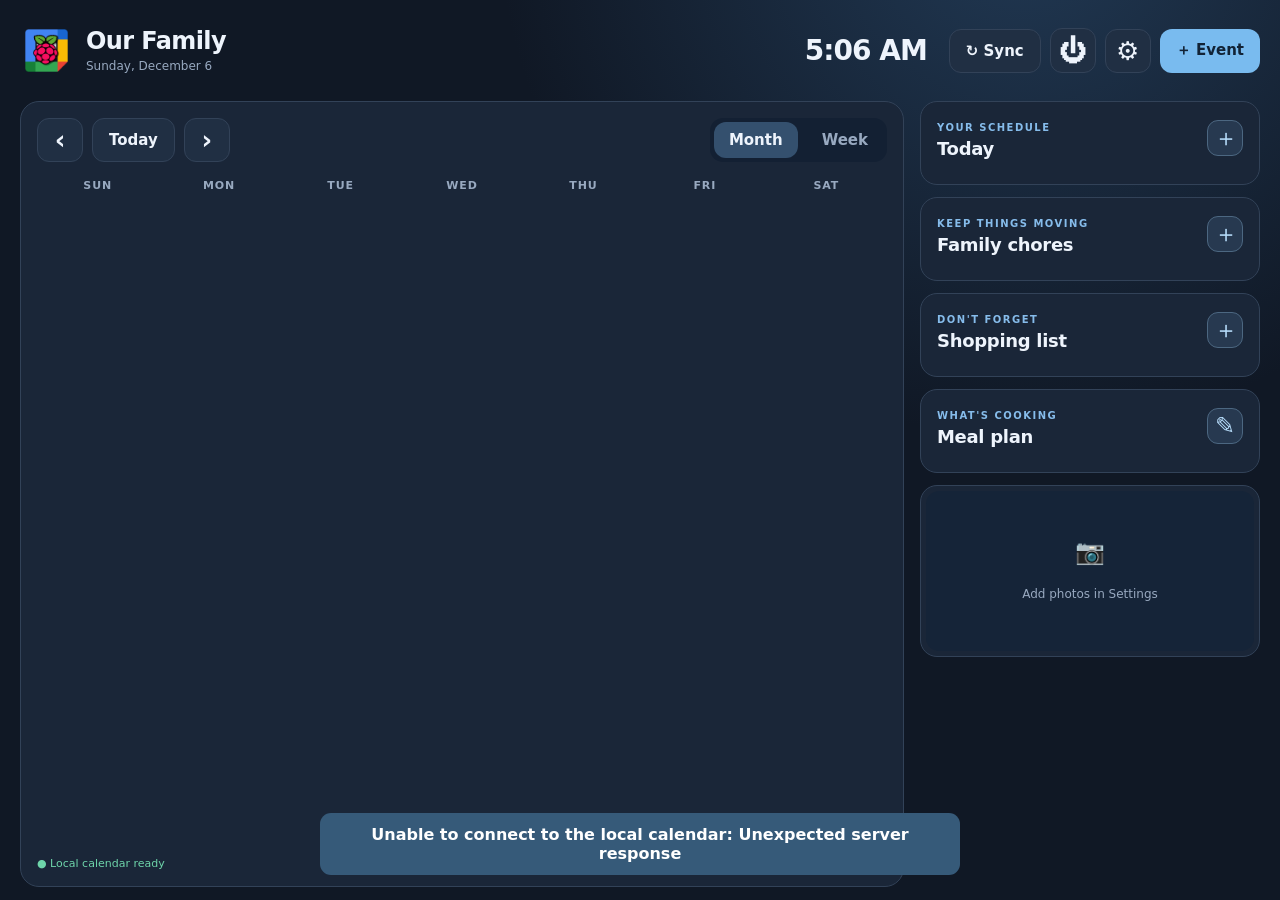
==== static/index.html @ fec0eb2d "v0.5.1: add post-startup Cage cursor-plane guard" ====
<!doctype html>
<html lang="en">
<head>
  <meta charset="utf-8">
  <meta name="viewport" content="width=device-width,initial-scale=1,viewport-fit=cover">
  <meta name="theme-color" content="#0d1727">
  <title>PiCalendar</title>
  <link rel="icon" type="image/png" href="/static/logo.png">
  <link rel="stylesheet" href="/static/style.css?v=0.5.1">
  <script defer src="/static/app.js?v=0.5.1"></script>
  <link rel="stylesheet" href="/static/touch-gestures.css?v=1.2.1">
  <script defer src="/static/touch-gestures.js?v=1.2.1"></script>
</head>
<body>
  <div id="app">
    <header class="topbar">
      <div class="logo"><div class="logo-square"><img src="/static/logo.png" alt="PiCalendar" draggable="false"></div><div><h1 id="family-name">Our Family</h1><span class="subtitle" id="date-long">Family dashboard</span></div></div>
      <div class="header-info"><div id="weather" class="weather"></div><div class="clock" id="clock"></div></div>
      <div class="header-actions">
        <button class="btn btn-secondary" id="sync-button" title="Sync Google Calendar">↻ <span class="wide-text">Sync</span></button>
        <button class="btn btn-secondary icon-btn" id="sleep-button" title="Put screen to sleep" aria-label="Sleep screen">⏻</button>
        <button class="btn btn-secondary icon-btn" id="settings-button" title="Settings" aria-label="Settings">⚙</button>
        <button class="btn btn-primary" id="add-event-button">＋ Event</button>
      </div>
    </header>
    <main class="dashboard">
      <section class="calendar-panel">
        <div class="calendar-toolbar">
          <div class="month-controls"><button class="icon-btn btn btn-secondary" id="prev" aria-label="Previous">‹</button><button class="btn btn-secondary" id="today">Today</button><button class="icon-btn btn btn-secondary" id="next" aria-label="Next">›</button><h2 id="month-title"></h2></div>
          <div class="view-controls"><button class="btn view-btn active" id="view-month">Month</button><button class="btn view-btn" id="view-week">Week</button></div>
        </div>
        <div class="weekdays"><div>Sun</div><div>Mon</div><div>Tue</div><div>Wed</div><div>Thu</div><div>Fri</div><div>Sat</div></div>
        <div id="calendar-viewport" class="calendar-viewport"><div class="calendar-grid" id="calendar-grid"></div></div>
        <div class="calendar-bottom"><span id="sync-status" class="sync-status">● Local calendar ready</span><span>Tap a day for details • Tap an event to edit</span></div>
      </section>
      <aside class="sidebar">
        <section class="side-card agenda-card">
          <div class="section-title"><div><span class="eyebrow">YOUR SCHEDULE</span><h3 id="selected-date-title">Today</h3></div><button class="small-action" id="add-day-event" title="Add event">＋</button></div>
          <div id="agenda-list" class="agenda-list"></div>
        </section>
        <section class="side-card chore-card">
          <div class="section-title"><div><span class="eyebrow">KEEP THINGS MOVING</span><h3>Family chores</h3></div><button class="small-action" id="add-chore" title="Add chore">＋</button></div>
          <div id="chore-list" class="task-list"></div>
        </section>
        <section class="side-card shopping-card">
          <div class="section-title"><div><span class="eyebrow">DON'T FORGET</span><h3>Shopping list</h3></div><button class="small-action" id="add-grocery" title="Add item">＋</button></div>
          <div id="shopping-list" class="task-list"></div>
        </section>
        <section class="side-card meals-card">
          <div class="section-title"><div><span class="eyebrow">WHAT'S COOKING</span><h3>Meal plan</h3></div><button class="small-action" id="edit-meal" title="Edit meal">✎</button></div>
          <div id="meal-list"></div>
        </section>
        <section class="side-card photo-card"><div class="photo-container" id="photo-container"><div class="photo-empty">📷<br><small>Add photos in Settings</small></div></div></section>
      </aside>
    </main>
  </div>
  <dialog id="event-dialog" class="dialog"><form id="event-form" class="dialog-form">
    <div class="dialog-head"><h2 id="event-dialog-title">New event</h2><button type="button" class="close-btn" data-close="event-dialog" aria-label="Close">×</button></div>
    <label>Event name<input id="event-title" type="text" maxlength="200" placeholder="What's happening?" required></label>
    <label>Calendar<select id="event-calendar"></select></label>
    <label class="checkline"><input type="checkbox" id="event-all-day"> All-day event</label>
    <div class="form-two"><label>Starts<input id="event-start-date" type="date" required></label><label class="time-input" id="start-time-label">Time<input id="event-start-time" type="time" value="09:00"></label></div>
    <div class="form-two"><label>Ends<input id="event-end-date" type="date" required></label><label class="time-input" id="end-time-label">Time<input id="event-end-time" type="time" value="10:00"></label></div>
    <label>Notes (optional)<textarea id="event-description" rows="2" placeholder="Details, address, reminders..."></textarea></label>
    <div class="dialog-actions"><button type="button" id="delete-event" class="btn btn-danger hidden">Delete</button><div class="spacer"></div><button type="button" data-close="event-dialog" class="btn btn-secondary">Cancel</button><button type="submit" class="btn btn-primary">Save event</button></div>
  </form></dialog>
  <dialog id="chore-dialog" class="dialog"><form id="chore-form" class="dialog-form">
    <div class="dialog-head"><h2>Add chore</h2><button type="button" class="close-btn" data-close="chore-dialog">×</button></div>
    <label>Chore<input id="chore-title" placeholder="Take out the trash" maxlength="150" required></label>
    <label>Person (optional)<input id="chore-assignee" placeholder="Who is responsible?" maxlength="60"></label>
    <label>Repeat<select id="chore-repeat"><option value="once">One time</option><option value="daily">Every day</option><option value="weekly">Every week</option></select></label>
    <div class="dialog-actions"><div class="spacer"></div><button type="button" data-close="chore-dialog" class="btn btn-secondary">Cancel</button><button type="submit" class="btn btn-primary">Add chore</button></div>
  </form></dialog>
  <dialog id="grocery-dialog" class="dialog"><form id="grocery-form" class="dialog-form">
    <div class="dialog-head"><h2>Add shopping item</h2><button type="button" class="close-btn" data-close="grocery-dialog">×</button></div>
    <label>Item<input id="grocery-title" placeholder="Milk, eggs, ..." maxlength="150" required></label>
    <div class="dialog-actions"><div class="spacer"></div><button type="button" data-close="grocery-dialog" class="btn btn-secondary">Cancel</button><button type="submit" class="btn btn-primary">Add item</button></div>
  </form></dialog>
  <dialog id="meal-dialog" class="dialog"><form id="meal-form" class="dialog-form">
    <div class="dialog-head"><h2>Plan a meal</h2><button type="button" class="close-btn" data-close="meal-dialog">×</button></div>
    <label>Day<input id="meal-date" type="date" required></label>
    <label>Meal<textarea id="meal-name" rows="2" maxlength="200" placeholder="Tacos, roast chicken, leftovers..."></textarea></label>
    <p class="hint">Clear the name to remove a meal.</p>
    <div class="dialog-actions"><div class="spacer"></div><button type="button" data-close="meal-dialog" class="btn btn-secondary">Cancel</button><button type="submit" class="btn btn-primary">Save meal</button></div>
  </form></dialog>
  <dialog id="settings-dialog" class="dialog settings-dialog"><form id="settings-form" class="dialog-form">
    <div class="dialog-head"><h2>⚙ Dashboard settings</h2><button type="button" class="close-btn" data-close="settings-dialog">×</button></div>
    <label>Display name<input id="settings-family" maxlength="70" required></label>
    <h3>Google Calendar</h3>
    <div id="google-connection" class="information-box"></div>
    <div id="calendar-settings" class="calendar-settings"></div>
    <h3>Local weather (optional)</h3>
    <label>Location name<input id="weather-location" placeholder="St. Cloud, MN" maxlength="100"></label>
    <div class="form-two"><label>Latitude<input id="weather-latitude" placeholder="45.56" type="number" step="any" min="-90" max="90"></label><label>Longitude<input id="weather-longitude" placeholder="-94.16" type="number" step="any" min="-180" max="180"></label></div>
    <p class="hint">Weather uses Open-Meteo without an API key. Leave coordinates blank to hide.</p>
    <h3>Family photos</h3>
    <label class="upload-zone">＋ Upload photos<input id="photo-upload" type="file" accept="image/jpeg,image/png,image/webp,image/gif" multiple hidden></label>
    <div id="photo-settings" class="photo-settings"></div>
    <div class="dialog-actions"><div class="spacer"></div><button type="button" data-close="settings-dialog" class="btn btn-secondary">Close</button><button type="submit" class="btn btn-primary">Save settings</button></div>
  </form></dialog>
  <!-- A full-screen touch target stays alive so double taps can wake the display. -->
  <div id="sleep-overlay" role="button" tabindex="0" aria-label="Display asleep. Double tap to wake."></div>
  <div id="toast" class="toast" role="status"></div>
</body>
</html>
---- static/style.css ----
:root{--bg:#101825;--panel:#1a2638;--panel2:#202f43;--panel3:#273950;--line:#324258;--text:#eef4fc;--muted:#98a9c0;--accent:#79bbef;--accent2:#b6dcfa;--green:#6ed5aa;--red:#ff9197;--radius:19px;color-scheme:dark;font-family:Inter,system-ui,-apple-system,BlinkMacSystemFont,"Segoe UI",sans-serif}
*{box-sizing:border-box}html,body{margin:0;width:100%;height:100%;background:var(--bg);color:var(--text)}body{overflow:hidden}button,input,select,textarea{font:inherit}button{cursor:pointer;touch-action:manipulation}button:focus-visible,input:focus-visible,select:focus-visible,textarea:focus-visible{outline:3px solid var(--accent);outline-offset:2px}#app{height:100dvh;display:flex;flex-direction:column;padding:18px 20px 13px;gap:18px;background:radial-gradient(circle at 80% -10%,#213954 0,transparent 37%),var(--bg)}
.topbar{display:flex;align-items:center;gap:22px;min-height:65px}.logo{display:flex;align-items:center;gap:13px;min-width:240px}.logo-square{display:grid;place-items:center;height:53px;width:53px;flex-shrink:0;font-size:27px;background:linear-gradient(135deg,#8bc7f0,#5f94df);border-radius:17px;color:#0f2234}.logo h1{font-size:24px;line-height:1.1;margin:0;font-weight:760;letter-spacing:-.6px}.subtitle{display:block;font-size:12px;color:var(--muted);margin-top:5px}.header-info{margin-left:auto;display:flex;align-items:center;gap:24px}.weather{white-space:nowrap;font-size:16px;color:var(--accent2)}.weather small{display:block;color:var(--muted);font-size:12px}.clock{font-weight:730;font-size:28px;white-space:nowrap;letter-spacing:-1px}.header-actions{display:flex;align-items:center;gap:9px}.btn{border:0;border-radius:12px;padding:11px 16px;min-height:44px;font-size:15px;font-weight:670;color:var(--text)}.btn-secondary{background:var(--panel2);border:1px solid var(--line)}.btn-primary{background:var(--accent);color:#122336}.btn-danger{background:#583036;color:#ffbabe}.icon-btn{width:46px;padding:8px;font-size:26px;line-height:1;display:grid;place-items:center}.btn:active,.small-action:active{transform:scale(.97)}
.dashboard{display:grid;grid-template-columns:minmax(0,1fr) minmax(295px,340px);gap:16px;min-height:0;flex:1}.calendar-panel{background:var(--panel);border-radius:var(--radius);border:1px solid var(--line);padding:16px;display:flex;flex-direction:column;min-width:0;min-height:0}.calendar-toolbar{display:flex;justify-content:space-between;align-items:center;gap:10px;margin-bottom:17px}.month-controls,.view-controls{display:flex;align-items:center;gap:9px}.month-controls h2{font-size:23px;letter-spacing:-.45px;font-weight:750;margin:0 0 0 8px;white-space:nowrap}.view-controls{padding:4px;background:#132033;border-radius:13px}.view-btn{background:none;color:var(--muted);padding:8px 15px;min-height:36px}.view-btn.active{background:#34506e;color:var(--text)}.weekdays{display:grid;grid-template-columns:repeat(7,minmax(0,1fr));color:var(--muted);text-transform:uppercase;letter-spacing:.9px;font-size:11px;font-weight:750;text-align:center;padding-bottom:10px}.calendar-grid{display:grid;grid-template-columns:repeat(7,minmax(0,1fr));grid-auto-rows:minmax(0,1fr);flex:1;gap:5px;min-height:0}.day-cell{min-width:0;min-height:0;padding:8px 5px;background:#1e2c40;border-radius:9px;position:relative;display:flex;flex-direction:column;gap:5px;border:2px solid transparent;overflow:hidden}.day-cell.other{opacity:.37}.day-cell.selected{border-color:#81bbeb;background:#263f58}.day-cell.today .day-number{background:#88bff0;color:#0a2036}.day-number{font-size:13px;font-weight:760;display:grid;place-items:center;width:29px;height:29px;border-radius:50%;flex-shrink:0}.day-head{display:flex;justify-content:space-between;align-items:center;min-height:26px}.day-head .dot{font-size:11px;color:var(--green)}.day-events{display:flex;flex-direction:column;gap:4px;overflow:hidden;min-height:0}.event-pill{background:#476383;border:0;border-left:4px solid #8cc9fb;text-align:left;color:var(--text);font-size:11px;font-weight:650;white-space:nowrap;overflow:hidden;text-overflow:ellipsis;border-radius:5px;min-height:23px;padding:4px 5px;width:100%}.more-events{font-size:11px;color:var(--muted);padding:0 5px}.calendar-bottom{font-size:11px;color:var(--muted);display:flex;justify-content:space-between;gap:10px;margin-top:11px}.sync-status{color:var(--green)}.sync-status.error{color:var(--red)}
.sidebar{display:flex;flex-direction:column;gap:12px;overflow-y:auto;min-width:0;padding-bottom:2px;scrollbar-width:thin}.side-card{background:var(--panel);border:1px solid var(--line);border-radius:17px;padding:14px 16px;flex-shrink:0}.section-title{display:flex;align-items:center;justify-content:space-between;margin-bottom:11px}.eyebrow{font-size:10px;font-weight:780;letter-spacing:1.5px;color:#86bceb}.section-title h3{margin:3px 0 0;font-size:18px;letter-spacing:-.3px}.small-action{background:var(--panel3);border:1px solid #4c6781;border-radius:11px;color:var(--accent2);width:36px;height:36px;font-size:24px;line-height:1}.agenda-list,.task-list{display:flex;flex-direction:column;gap:7px}.agenda-event{display:flex;gap:9px;align-items:stretch;width:100%;border:0;text-align:left;background:var(--panel2);color:var(--text);padding:9px;border-radius:9px}.agenda-stripe{border-left:4px solid var(--accent);border-radius:4px}.agenda-event strong{display:block;font-size:13px}.agenda-event small{display:block;font-size:11px;color:var(--muted);margin-top:3px}.empty-state{color:var(--muted);font-size:12px;padding:9px 0}.task-row{display:flex;align-items:center;gap:8px;min-height:32px}.task-row input{appearance:none;flex-shrink:0;width:22px;height:22px;border:2px solid #6d849d;border-radius:7px;background:#122235;margin:0}.task-row input:checked{border-color:var(--green);background:var(--green)}.task-row input:checked:before{content:'✓';color:#10202f;display:grid;place-items:center;font-weight:800}.task-copy{flex:1;min-width:0;font-size:13px;overflow:hidden;text-overflow:ellipsis;white-space:nowrap}.task-copy.checked{text-decoration:line-through;color:var(--muted)}.task-copy small{font-size:11px;color:var(--muted)}.delete-small{background:none;color:#8192a8;border:0;font-size:18px;padding:5px 7px}.meal-row{display:flex;justify-content:space-between;align-items:center;text-align:left;gap:8px;width:100%;border:0;background:var(--panel2);color:var(--text);border-radius:8px;padding:10px 11px;margin-top:6px;font-size:12px}.meal-row span{color:var(--muted);min-width:45px}.meal-row strong{font-weight:640;text-align:right;overflow:hidden;text-overflow:ellipsis}.photo-card{padding:5px;overflow:hidden}.photo-container{height:160px;display:grid;place-items:center;background:#152438;border-radius:13px;overflow:hidden}.photo-container img{width:100%;height:100%;object-fit:cover}.photo-empty{text-align:center;color:var(--muted);line-height:1.6;font-size:24px}.photo-empty small{font-size:12px}
.dialog{width:min(95vw,520px);max-height:92dvh;background:#1c293b;color:var(--text);border:1px solid #50647c;border-radius:21px;padding:0;box-shadow:0 25px 80px #0009}.dialog::backdrop{background:#080f1bc9;backdrop-filter:blur(4px)}.dialog-form{padding:22px;display:flex;flex-direction:column;gap:15px;max-height:92dvh;overflow-y:auto}.dialog-head{display:flex;justify-content:space-between;align-items:center}.dialog-head h2{margin:0;font-size:22px}.close-btn{background:none;border:0;color:var(--muted);font-size:30px}.dialog label:not(.checkline):not(.upload-zone){display:flex;flex-direction:column;gap:7px;color:#d2dcea;font-size:13px;font-weight:660}.dialog input:not([type=checkbox]):not([type=file]),.dialog textarea,.dialog select{width:100%;background:#111f30;border:1px solid #465b70;color:var(--text);border-radius:11px;min-height:45px;padding:11px;font-size:16px}.dialog textarea{resize:vertical}.form-two{display:grid;grid-template-columns:1fr 1fr;gap:12px}.checkline{display:flex;align-items:center;gap:9px;font-size:15px}.checkline input{width:21px;height:21px;accent-color:#74b8eb}.dialog-actions{display:flex;gap:9px;margin-top:6px;align-items:center}.spacer{flex:1}.hidden{display:none!important}.hint{font-size:12px;color:var(--muted);margin:-4px 0}.settings-dialog{width:min(95vw,590px)}.settings-dialog h3{font-size:16px;margin:7px 0 0}.information-box{background:var(--panel2);border-radius:11px;padding:12px;color:var(--muted);font-size:13px;line-height:1.55}.information-box strong{color:var(--text)}.information-box code{color:var(--accent2);font-size:12px;overflow-wrap:anywhere}.calendar-settings{display:flex;flex-direction:column;gap:7px}.cal-setting{display:flex;align-items:center;gap:9px;font-size:13px}.cal-setting input{width:18px;height:18px;accent-color:#8cc4ef}.cal-dot{width:11px;height:11px;border-radius:50%}.upload-zone{background:var(--panel3);padding:13px 16px;text-align:center;border-radius:11px;border:1px dashed #7293b4;cursor:pointer;font-weight:670;color:var(--accent2)}.photo-settings{display:flex;gap:7px;flex-wrap:wrap}.photo-preview{width:72px;height:60px;position:relative;border-radius:7px;overflow:hidden}.photo-preview img{width:100%;height:100%;object-fit:cover}.photo-preview button{position:absolute;right:0;top:0;border:0;background:#0c1724df;color:white;font-size:16px;width:25px;height:25px}.toast{position:fixed;bottom:25px;left:50%;transform:translateX(-50%) translateY(80px);background:#365a79;color:white;border-radius:11px;padding:12px 20px;font-weight:650;opacity:0;pointer-events:none;transition:.2s;z-index:1000;max-width:85%;text-align:center}.toast.visible{opacity:1;transform:translateX(-50%) translateY(0)}
@media(min-width:1700px){.dashboard{grid-template-columns:minmax(0,1fr) 390px}.sidebar{gap:14px}.side-card{padding:17px}.day-cell{padding:11px 8px}.event-pill{font-size:13px;min-height:26px}}
@media(max-width:1200px){#app{padding:12px;gap:11px}.dashboard{grid-template-columns:minmax(0,1fr) 290px;gap:10px}.header-info{gap:10px}.logo{min-width:200px}.calendar-toolbar{flex-wrap:wrap}.month-controls h2{font-size:18px}.calendar-panel{padding:11px}.day-cell{padding:4px 2px}.event-pill{font-size:10px}}
@media(max-width:800px){body{overflow:auto}#app{height:auto;min-height:100dvh}.topbar{flex-wrap:wrap;gap:9px}.header-info{margin-left:auto}.header-actions{width:100%;justify-content:flex-end}.dashboard{grid-template-columns:1fr}.calendar-panel{min-height:620px}.sidebar{display:grid;grid-template-columns:repeat(2,minmax(0,1fr));overflow:visible}.photo-container{height:180px}.clock{font-size:22px}}
@media(max-width:540px){.topbar .logo h1{font-size:20px}.logo{min-width:0}.logo-square{height:43px;width:43px}.weather{font-size:13px}.calendar-panel{min-height:580px}.month-controls{gap:3px}.month-controls h2{font-size:17px}.calendar-toolbar{gap:8px}.view-controls{margin-left:auto}.day-number{font-size:12px}.event-pill{font-size:9px;padding:3px;min-height:21px}.calendar-bottom span:last-child{display:none}.sidebar{grid-template-columns:1fr}.form-two{grid-template-columns:1fr}.dialog-form{padding:16px}}

/* Touch-friendly display sleep. The black screen is intentionally 100% opaque. */
#sleep-button{font-family:system-ui,sans-serif;font-size:27px}
#sleep-overlay{display:none;position:fixed;inset:0;background:#000;z-index:9999;cursor:default;touch-action:none;-webkit-user-select:none;user-select:none;-webkit-tap-highlight-color:transparent;overscroll-behavior:none}
#sleep-overlay.sleeping{display:block}
body.screen-sleeping #app,body.screen-sleeping #toast{visibility:hidden}

/* 0.3.1 animated month/week transition: viewport prevents panels sliding over sidebar */
.calendar-viewport{position:relative;display:flex;flex:1;min-height:0;overflow:hidden;isolation:isolate}
.calendar-viewport > .calendar-grid{width:100%;height:100%;min-height:0;flex:1;will-change:transform}
.calendar-slide-ghost{position:absolute!important;inset:0;z-index:5;pointer-events:none;flex:none!important;overflow:hidden}
@media(prefers-reduced-motion:reduce){.calendar-viewport > .calendar-grid{will-change:auto}}
/* Setup from the touchscreen: all actions large enough for fingers. */
.google-login-actions{display:flex;flex-wrap:wrap;gap:10px;margin-top:10px;align-items:center}
.google-login-actions .btn{flex:1;min-width:140px}
.google-oauth-upload{display:block;margin-top:10px!important;cursor:pointer}
.google-connection-help{margin-top:10px}


/* v0.3.2: Force the moving month layers to stay within their calendar area.
   On Chromium/Wayland, overflow:hidden alone may not clip composited slides. */
.calendar-panel {
  overflow: hidden;
  isolation: isolate;
  contain: paint;
}
.calendar-viewport {
  display: block;
  position: relative;
  width: 100%;
  min-width: 0;
  flex: 1 1 0%;
  overflow: hidden;
  isolation: isolate;
  contain: layout paint;
  clip-path: inset(0);
}
.calendar-viewport > .calendar-grid,
.calendar-viewport > .calendar-slide-ghost {
  position: absolute !important;
  inset: 0 !important;
  width: 100%;
  height: 100%;
  min-width: 0;
  max-width: 100%;
  margin: 0;
  flex: none !important;
}
.calendar-viewport > .calendar-grid { z-index: 2; }
.calendar-viewport > .calendar-slide-ghost {
  z-index: 1;
  pointer-events: none;
}

/* PiCalendar v0.3.2 -- strict containment for horizontal month animation.
   Chromium on Raspberry Pi may composite moving grids outside overflow:hidden
   flex children. Paint containment + explicit layer bounds prevent that. */
.calendar-panel {
  overflow: hidden;
  isolation: isolate;
  contain: paint;
}
.calendar-viewport {
  position: relative;
  display: block;
  width: 100%;
  min-width: 0;
  flex: 1 1 0%;
  overflow: hidden;
  isolation: isolate;
  contain: layout paint;
  clip-path: inset(0);
}
.calendar-viewport > .calendar-grid,
.calendar-viewport > .calendar-slide-ghost {
  position: absolute !important;
  inset: 0 !important;
  width: 100%;
  height: 100%;
  min-width: 0;
  max-width: 100%;
  margin: 0;
  flex: none !important;
}
.calendar-viewport > .calendar-grid {
  z-index: 2;
}
.calendar-viewport > .calendar-slide-ghost {
  z-index: 1;
  pointer-events: none;
}

/* v0.4.2: dedicated touchscreen kiosk, no visible pointer */
html, body, body *, button, a, input, textarea, select, [role="button"] {
  cursor: none !important;
}


/* v0.3.3 sign-in controls */
.google-login-actions{display:flex;flex-wrap:wrap;gap:10px;margin-top:10px;align-items:center}
.google-login-actions .btn{flex:1;min-width:140px}
.google-connection-help{margin-top:10px}
.google-error{color:#ffadad}
.google-account{font-weight:600;overflow-wrap:anywhere}
---- static/touch-gestures.css ----
/* PiCalendar 1.2.1: touch navigation for kiosk touchscreens, including devices
   that emulate a mouse. The app still allows selecting text in edit fields. */
html, body, #app, #app * {
  user-select: none !important;
  -webkit-user-select: none !important;
  -webkit-tap-highlight-color: transparent;
}
input, textarea, [contenteditable="true"] {
  user-select: text !important;
  -webkit-user-select: text !important;
}
* { scrollbar-width: none !important; }
*::-webkit-scrollbar { display: none !important; width: 0 !important; height: 0 !important; }
.logo-square { padding: 0 !important; background: transparent !important; overflow: hidden; }
.logo-square img { display: block; width: 100%; height: 100%; object-fit: contain; pointer-events: none; }
/* We handle finger movement ourselves. On some Pi touch displays gestures
   generate mouse rather than touch events, so native CSS scrolling is not enough. */
.sidebar, .dialog-form { touch-action: none !important; overflow-y: auto !important; overscroll-behavior: contain; min-height: 0 !important; }
.sidebar *, .dialog-form * { touch-action: none !important; }
#calendar-grid, #calendar-grid * { touch-action: none !important; -webkit-user-drag: none !important; }
/* Preserve typing and accessibility of the on-screen keyboard. */
input, textarea, select, [contenteditable="true"] { touch-action: manipulation !important; }
@media(max-width:800px) {
  .sidebar { display:flex !important; flex-direction:column !important; overflow-y:auto !important; min-height:250px !important; max-height:72dvh !important; }
}
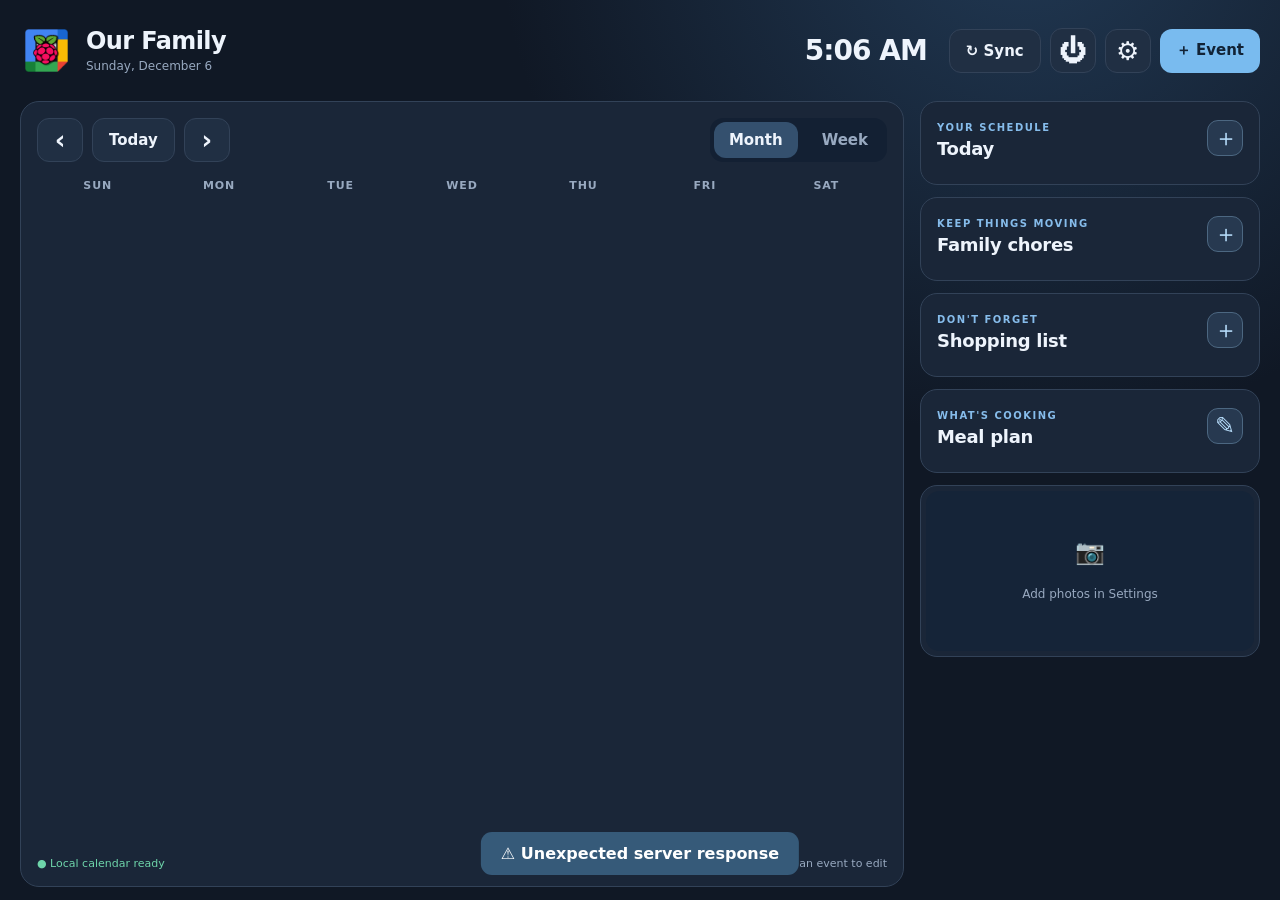
==== commit 98919c07: "v0.5.4: true hardware sleep with guarded backlight recovery" ====
--- a/static/index.html
+++ b/static/index.html
@@ -6,8 +6,9 @@
   <meta name="theme-color" content="#0d1727">
   <title>PiCalendar</title>
   <link rel="icon" type="image/png" href="/static/logo.png">
-  <link rel="stylesheet" href="/static/style.css?v=0.5.1">
-  <script defer src="/static/app.js?v=0.5.1"></script>
+  <link rel="stylesheet" href="/static/style.css?v=0.5.0">
+  <script defer src="/static/app.js?v=0.5.4"></script>
+  <script defer src="/static/true-sleep.js?v=0.5.4"></script>
   <link rel="stylesheet" href="/static/touch-gestures.css?v=1.2.1">
   <script defer src="/static/touch-gestures.js?v=1.2.1"></script>
 </head>
--- a/static/style.css
+++ b/static/style.css
@@ -112,3 +112,7 @@
 .google-connection-help{margin-top:10px}
 .google-error{color:#ffadad}
 .google-account{font-weight:600;overflow-wrap:anywhere}
+
+.drive-browser{display:flex;flex-direction:column;gap:10px;max-width:100%;padding:12px;border:1px solid var(--line);border-radius:12px}.drive-toolbar{display:flex;gap:8px;align-items:center}.drive-items{max-height:250px;overflow-y:auto;display:flex;flex-direction:column;gap:6px}.drive-item{background:var(--panel2);padding:8px;border-radius:8px;overflow-wrap:anywhere}.drive-item label{display:flex!important;flex-direction:row!important;align-items:center;gap:8px;cursor:pointer}.drive-item input{width:22px;height:22px;flex:none}.drive-item button{width:100%;text-align:left}
+
+.phone-panel{margin:8px 0;padding:12px;border-radius:12px;background:var(--panel2);text-align:center}.phone-panel img{display:block;margin:0 auto;background:white;padding:8px;border-radius:12px;max-width:100%;object-fit:contain}.phone-panel p{font-size:13px;line-height:1.5;color:var(--muted)}
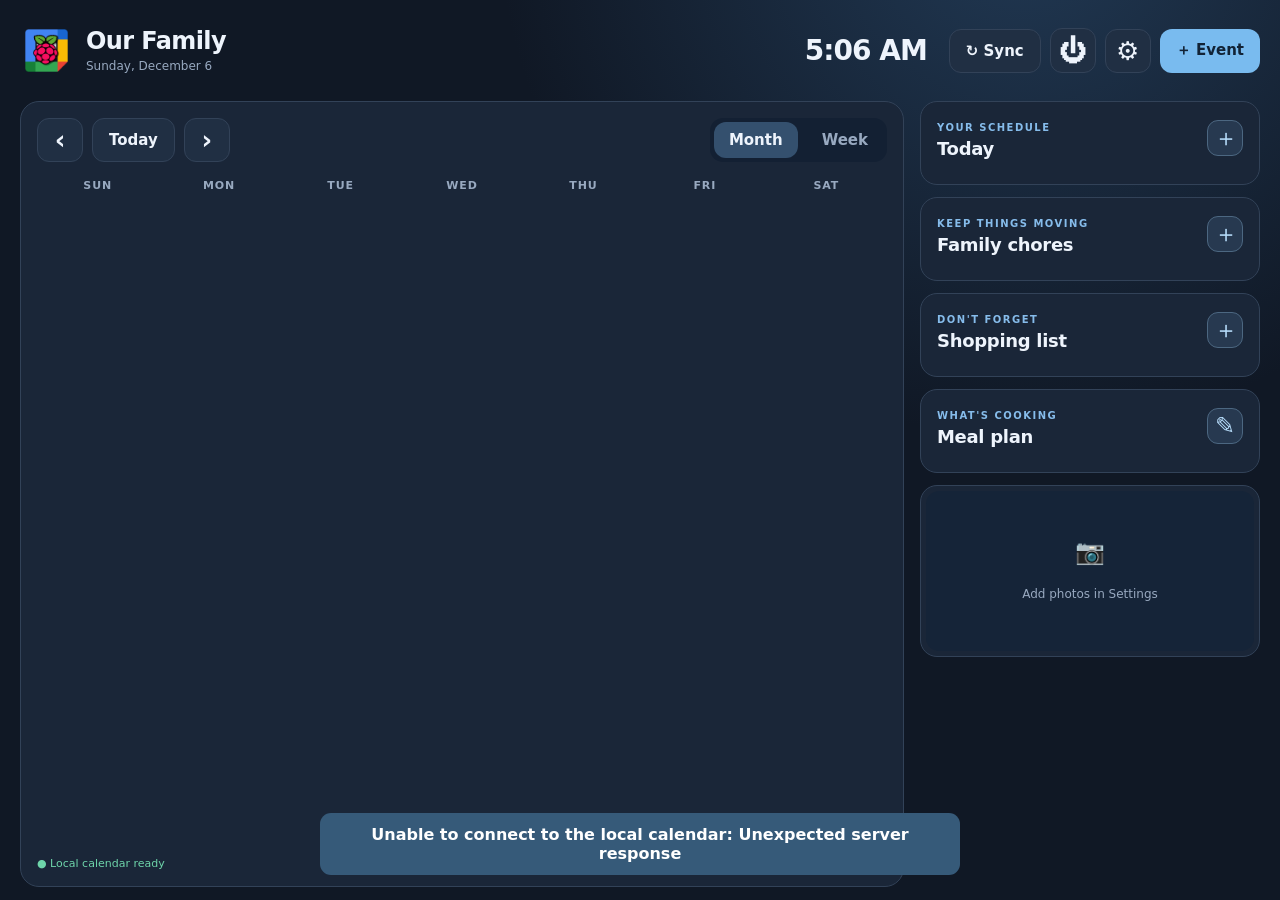
==== commit ead241d5: "Sleep the PiCalendar display after ten minutes of inactivity" ====
--- a/static/index.html
+++ b/static/index.html
@@ -7,8 +7,7 @@
   <title>PiCalendar</title>
   <link rel="icon" type="image/png" href="/static/logo.png">
   <link rel="stylesheet" href="/static/style.css?v=0.5.0">
-  <script defer src="/static/app.js?v=0.5.4"></script>
-  <script defer src="/static/true-sleep.js?v=0.5.4"></script>
+  <script defer src="/static/app.js?v=0.5.6"></script>
   <link rel="stylesheet" href="/static/touch-gestures.css?v=1.2.1">
   <script defer src="/static/touch-gestures.js?v=1.2.1"></script>
 </head>
--- a/static/style.css
+++ b/static/style.css
@@ -113,6 +113,6 @@
 .google-error{color:#ffadad}
 .google-account{font-weight:600;overflow-wrap:anywhere}
 
-.drive-browser{display:flex;flex-direction:column;gap:10px;max-width:100%;padding:12px;border:1px solid var(--line);border-radius:12px}.drive-toolbar{display:flex;gap:8px;align-items:center}.drive-items{max-height:250px;overflow-y:auto;display:flex;flex-direction:column;gap:6px}.drive-item{background:var(--panel2);padding:8px;border-radius:8px;overflow-wrap:anywhere}.drive-item label{display:flex!important;flex-direction:row!important;align-items:center;gap:8px;cursor:pointer}.drive-item input{width:22px;height:22px;flex:none}.drive-item button{width:100%;text-align:left}
 
-.phone-panel{margin:8px 0;padding:12px;border-radius:12px;background:var(--panel2);text-align:center}.phone-panel img{display:block;margin:0 auto;background:white;padding:8px;border-radius:12px;max-width:100%;object-fit:contain}.phone-panel p{font-size:13px;line-height:1.5;color:var(--muted)}
+/* v0.5.6: keep adjacent-month dates blank while preserving the 6-week grid. */
+.day-cell.empty{background:transparent;border-color:transparent;pointer-events:none}
